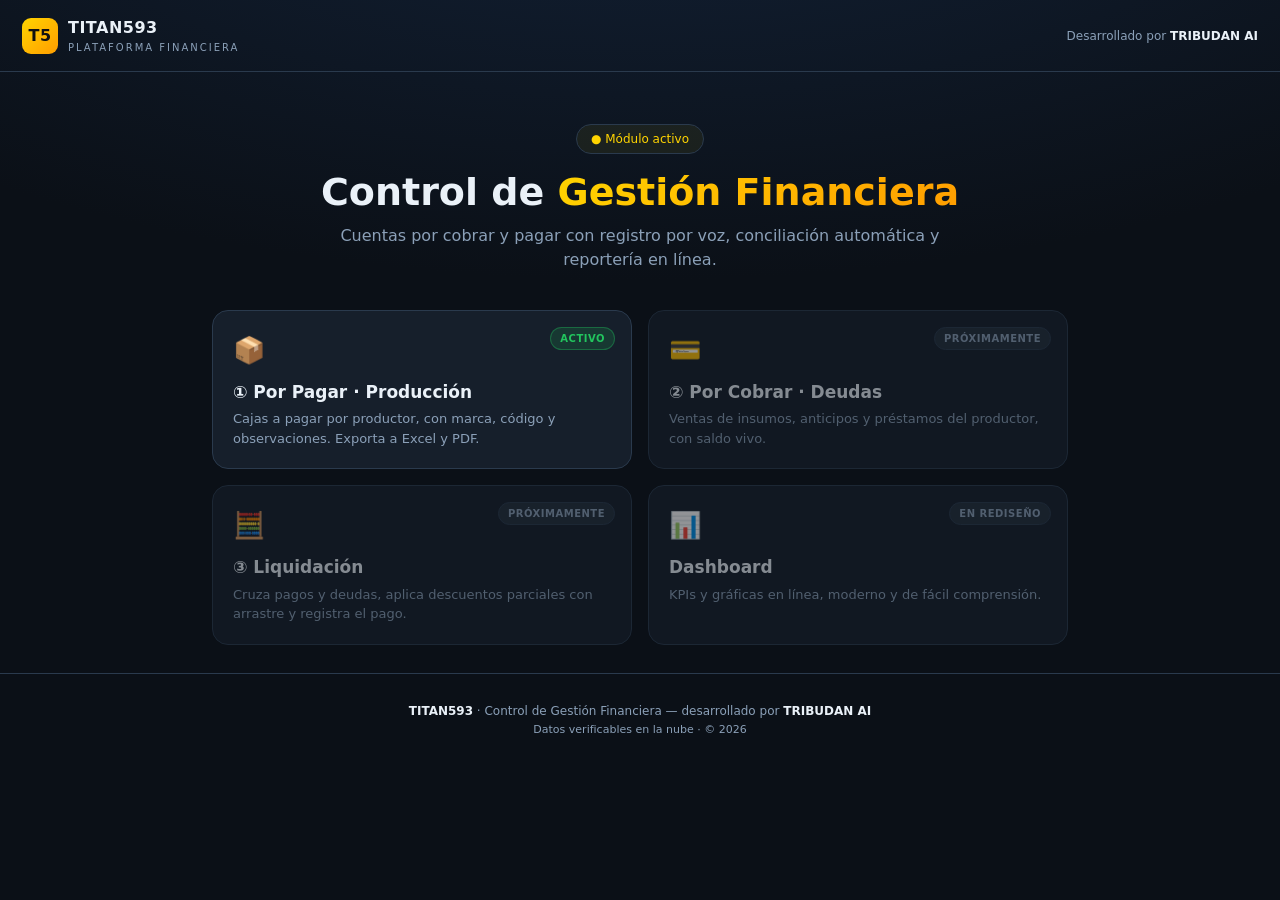
==== index.html @ b2b6fb05 "Add files via upload" ====
<!DOCTYPE html>
<html lang="es"><head><meta charset="UTF-8"><meta name="viewport" content="width=device-width,initial-scale=1">
<title>TITAN593 · Control de Gestión Financiera</title>
<style>
  :root{--bg:#0b1017;--card:#161f2b;--line:#2a3a4d;--txt:#eaf1f8;--muted:#8ba0b8;--accent:#ffd400;--green:#22c55e}
  *{box-sizing:border-box}body{margin:0;font-family:system-ui,Segoe UI,Roboto,sans-serif;background:radial-gradient(1100px 500px at 50% -220px,#13233a,var(--bg));color:var(--txt);line-height:1.5;min-height:100vh}
  .top{display:flex;justify-content:space-between;align-items:center;padding:16px 22px;border-bottom:1px solid var(--line);flex-wrap:wrap;gap:8px}
  .brand{display:flex;align-items:center;gap:10px;font-weight:800;letter-spacing:.5px}
  .logo{width:36px;height:36px;border-radius:9px;background:linear-gradient(135deg,var(--accent),#ff9d00);display:flex;align-items:center;justify-content:center;color:#111;font-weight:900}
  .brand small{display:block;font-weight:500;font-size:10px;color:var(--muted);letter-spacing:2px}
  .by{font-size:12px;color:var(--muted)}.by b{color:var(--txt)}
  .hero{max-width:900px;margin:0 auto;padding:52px 22px 10px;text-align:center}
  .chip{display:inline-block;font-size:12px;color:var(--accent);border:1px solid var(--line);border-radius:20px;padding:5px 14px;margin-bottom:18px;background:rgba(255,212,0,.06)}
  h1{font-size:38px;margin:0 0 10px;line-height:1.1}
  h1 span{background:linear-gradient(135deg,var(--accent),#ff9d00);-webkit-background-clip:text;background-clip:text;color:transparent}
  .sub{color:var(--muted);font-size:16px;max-width:600px;margin:0 auto}
  .grid{max-width:900px;margin:28px auto;padding:0 22px;display:grid;grid-template-columns:1fr 1fr;gap:16px}
  @media(max-width:680px){.grid{grid-template-columns:1fr}h1{font-size:29px}}
  a.mod{display:block;text-decoration:none;color:inherit;background:var(--card);border:1px solid var(--line);border-radius:16px;padding:20px;transition:.15s;position:relative}
  a.mod:hover{border-color:var(--accent);transform:translateY(-2px)}
  a.mod.soon{opacity:.55;pointer-events:none}
  .ic{font-size:26px}.mod h3{margin:10px 0 4px;font-size:17px}.mod p{margin:0;color:var(--muted);font-size:13px}
  .badge{position:absolute;top:16px;right:16px;font-size:10px;font-weight:700;padding:3px 9px;border-radius:20px;text-transform:uppercase;letter-spacing:.5px}
  .b-on{background:rgba(34,197,94,.15);color:var(--green);border:1px solid rgba(34,197,94,.35)}
  .b-soon{background:rgba(139,160,184,.12);color:var(--muted);border:1px solid var(--line)}
  footer{text-align:center;color:var(--muted);font-size:12px;padding:28px 22px 40px;border-top:1px solid var(--line);margin-top:16px}
  footer b{color:var(--txt)}
</style></head><body>
  <div class="top">
    <div class="brand"><div class="logo">T5</div><div>TITAN593<small>PLATAFORMA FINANCIERA</small></div></div>
    <div class="by">Desarrollado por <b>TRIBUDAN AI</b></div>
  </div>
  <div class="hero">
    <div class="chip">● Módulo activo</div>
    <h1>Control de <span>Gestión Financiera</span></h1>
    <p class="sub">Cuentas por cobrar y pagar con registro por voz, conciliación automática y reportería en línea.</p>
  </div>
  <div class="grid">
    <a class="mod" href="por-pagar.html"><span class="badge b-on">Activo</span><div class="ic">📦</div>
      <h3>① Por Pagar · Producción</h3><p>Cajas a pagar por productor, con marca, código y observaciones. Exporta a Excel y PDF.</p></a>
    <a class="mod soon" href="por-cobrar.html"><span class="badge b-soon">Próximamente</span><div class="ic">💳</div>
      <h3>② Por Cobrar · Deudas</h3><p>Ventas de insumos, anticipos y préstamos del productor, con saldo vivo.</p></a>
    <a class="mod soon" href="liquidacion.html"><span class="badge b-soon">Próximamente</span><div class="ic">🧮</div>
      <h3>③ Liquidación</h3><p>Cruza pagos y deudas, aplica descuentos parciales con arrastre y registra el pago.</p></a>
    <a class="mod soon" href="dashboard.html"><span class="badge b-soon">En rediseño</span><div class="ic">📊</div>
      <h3>Dashboard</h3><p>KPIs y gráficas en línea, moderno y de fácil comprensión.</p></a>
  </div>
  <footer><b>TITAN593</b> · Control de Gestión Financiera — desarrollado por <b>TRIBUDAN AI</b><br>
    <span style="font-size:11px">Datos verificables en la nube · © 2026</span></footer>
</body></html>
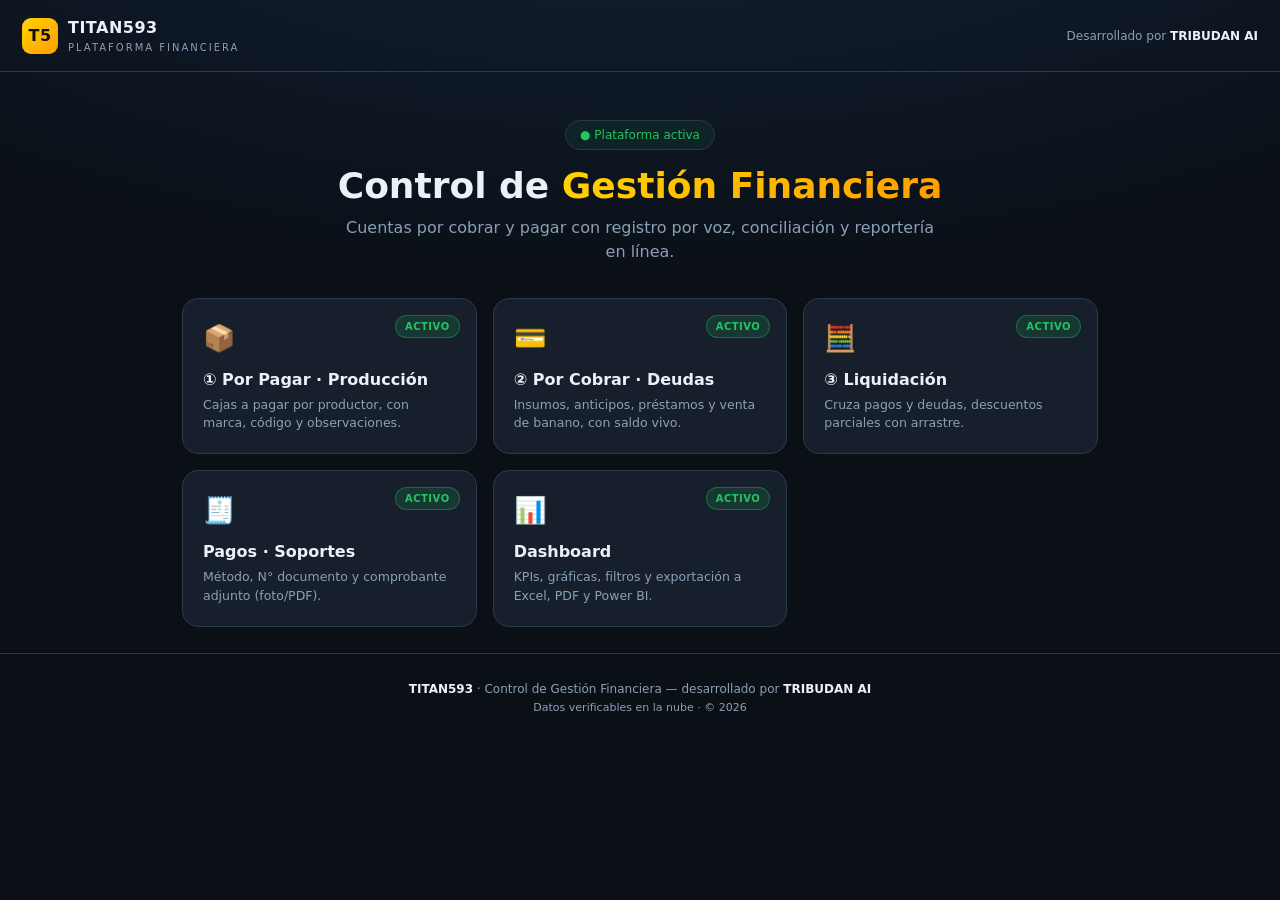
==== commit 4b9b0333: "Add files via upload" ====
--- a/index.html
+++ b/index.html
@@ -9,21 +9,18 @@
   .logo{width:36px;height:36px;border-radius:9px;background:linear-gradient(135deg,var(--accent),#ff9d00);display:flex;align-items:center;justify-content:center;color:#111;font-weight:900}
   .brand small{display:block;font-weight:500;font-size:10px;color:var(--muted);letter-spacing:2px}
   .by{font-size:12px;color:var(--muted)}.by b{color:var(--txt)}
-  .hero{max-width:900px;margin:0 auto;padding:52px 22px 10px;text-align:center}
-  .chip{display:inline-block;font-size:12px;color:var(--accent);border:1px solid var(--line);border-radius:20px;padding:5px 14px;margin-bottom:18px;background:rgba(255,212,0,.06)}
-  h1{font-size:38px;margin:0 0 10px;line-height:1.1}
+  .hero{max-width:900px;margin:0 auto;padding:48px 22px 8px;text-align:center}
+  .chip{display:inline-block;font-size:12px;color:var(--green);border:1px solid var(--line);border-radius:20px;padding:5px 14px;margin-bottom:16px;background:rgba(34,197,94,.08)}
+  h1{font-size:36px;margin:0 0 10px;line-height:1.1}
   h1 span{background:linear-gradient(135deg,var(--accent),#ff9d00);-webkit-background-clip:text;background-clip:text;color:transparent}
   .sub{color:var(--muted);font-size:16px;max-width:600px;margin:0 auto}
-  .grid{max-width:900px;margin:28px auto;padding:0 22px;display:grid;grid-template-columns:1fr 1fr;gap:16px}
-  @media(max-width:680px){.grid{grid-template-columns:1fr}h1{font-size:29px}}
+  .grid{max-width:960px;margin:26px auto;padding:0 22px;display:grid;grid-template-columns:1fr 1fr 1fr;gap:16px}
+  @media(max-width:860px){.grid{grid-template-columns:1fr 1fr}}@media(max-width:560px){.grid{grid-template-columns:1fr}h1{font-size:28px}}
   a.mod{display:block;text-decoration:none;color:inherit;background:var(--card);border:1px solid var(--line);border-radius:16px;padding:20px;transition:.15s;position:relative}
   a.mod:hover{border-color:var(--accent);transform:translateY(-2px)}
-  a.mod.soon{opacity:.55;pointer-events:none}
-  .ic{font-size:26px}.mod h3{margin:10px 0 4px;font-size:17px}.mod p{margin:0;color:var(--muted);font-size:13px}
-  .badge{position:absolute;top:16px;right:16px;font-size:10px;font-weight:700;padding:3px 9px;border-radius:20px;text-transform:uppercase;letter-spacing:.5px}
-  .b-on{background:rgba(34,197,94,.15);color:var(--green);border:1px solid rgba(34,197,94,.35)}
-  .b-soon{background:rgba(139,160,184,.12);color:var(--muted);border:1px solid var(--line)}
-  footer{text-align:center;color:var(--muted);font-size:12px;padding:28px 22px 40px;border-top:1px solid var(--line);margin-top:16px}
+  .ic{font-size:26px}.mod h3{margin:10px 0 4px;font-size:16px}.mod p{margin:0;color:var(--muted);font-size:12.5px}
+  .badge{position:absolute;top:16px;right:16px;font-size:10px;font-weight:700;padding:3px 9px;border-radius:20px;text-transform:uppercase;letter-spacing:.5px;background:rgba(34,197,94,.15);color:var(--green);border:1px solid rgba(34,197,94,.35)}
+  footer{text-align:center;color:var(--muted);font-size:12px;padding:26px 22px 40px;border-top:1px solid var(--line);margin-top:14px}
   footer b{color:var(--txt)}
 </style></head><body>
   <div class="top">
@@ -31,19 +28,21 @@
     <div class="by">Desarrollado por <b>TRIBUDAN AI</b></div>
   </div>
   <div class="hero">
-    <div class="chip">● Módulo activo</div>
+    <div class="chip">● Plataforma activa</div>
     <h1>Control de <span>Gestión Financiera</span></h1>
-    <p class="sub">Cuentas por cobrar y pagar con registro por voz, conciliación automática y reportería en línea.</p>
+    <p class="sub">Cuentas por cobrar y pagar con registro por voz, conciliación y reportería en línea.</p>
   </div>
   <div class="grid">
-    <a class="mod" href="por-pagar.html"><span class="badge b-on">Activo</span><div class="ic">📦</div>
-      <h3>① Por Pagar · Producción</h3><p>Cajas a pagar por productor, con marca, código y observaciones. Exporta a Excel y PDF.</p></a>
-    <a class="mod soon" href="por-cobrar.html"><span class="badge b-soon">Próximamente</span><div class="ic">💳</div>
-      <h3>② Por Cobrar · Deudas</h3><p>Ventas de insumos, anticipos y préstamos del productor, con saldo vivo.</p></a>
-    <a class="mod soon" href="liquidacion.html"><span class="badge b-soon">Próximamente</span><div class="ic">🧮</div>
-      <h3>③ Liquidación</h3><p>Cruza pagos y deudas, aplica descuentos parciales con arrastre y registra el pago.</p></a>
-    <a class="mod soon" href="dashboard.html"><span class="badge b-soon">En rediseño</span><div class="ic">📊</div>
-      <h3>Dashboard</h3><p>KPIs y gráficas en línea, moderno y de fácil comprensión.</p></a>
+    <a class="mod" href="por-pagar.html"><span class="badge">Activo</span><div class="ic">📦</div>
+      <h3>① Por Pagar · Producción</h3><p>Cajas a pagar por productor, con marca, código y observaciones.</p></a>
+    <a class="mod" href="por-cobrar.html"><span class="badge">Activo</span><div class="ic">💳</div>
+      <h3>② Por Cobrar · Deudas</h3><p>Insumos, anticipos, préstamos y venta de banano, con saldo vivo.</p></a>
+    <a class="mod" href="liquidacion.html"><span class="badge">Activo</span><div class="ic">🧮</div>
+      <h3>③ Liquidación</h3><p>Cruza pagos y deudas, descuentos parciales con arrastre.</p></a>
+    <a class="mod" href="pagos.html"><span class="badge">Activo</span><div class="ic">🧾</div>
+      <h3>Pagos · Soportes</h3><p>Método, N° documento y comprobante adjunto (foto/PDF).</p></a>
+    <a class="mod" href="dashboard.html"><span class="badge">Activo</span><div class="ic">📊</div>
+      <h3>Dashboard</h3><p>KPIs, gráficas, filtros y exportación a Excel, PDF y Power BI.</p></a>
   </div>
   <footer><b>TITAN593</b> · Control de Gestión Financiera — desarrollado por <b>TRIBUDAN AI</b><br>
     <span style="font-size:11px">Datos verificables en la nube · © 2026</span></footer>
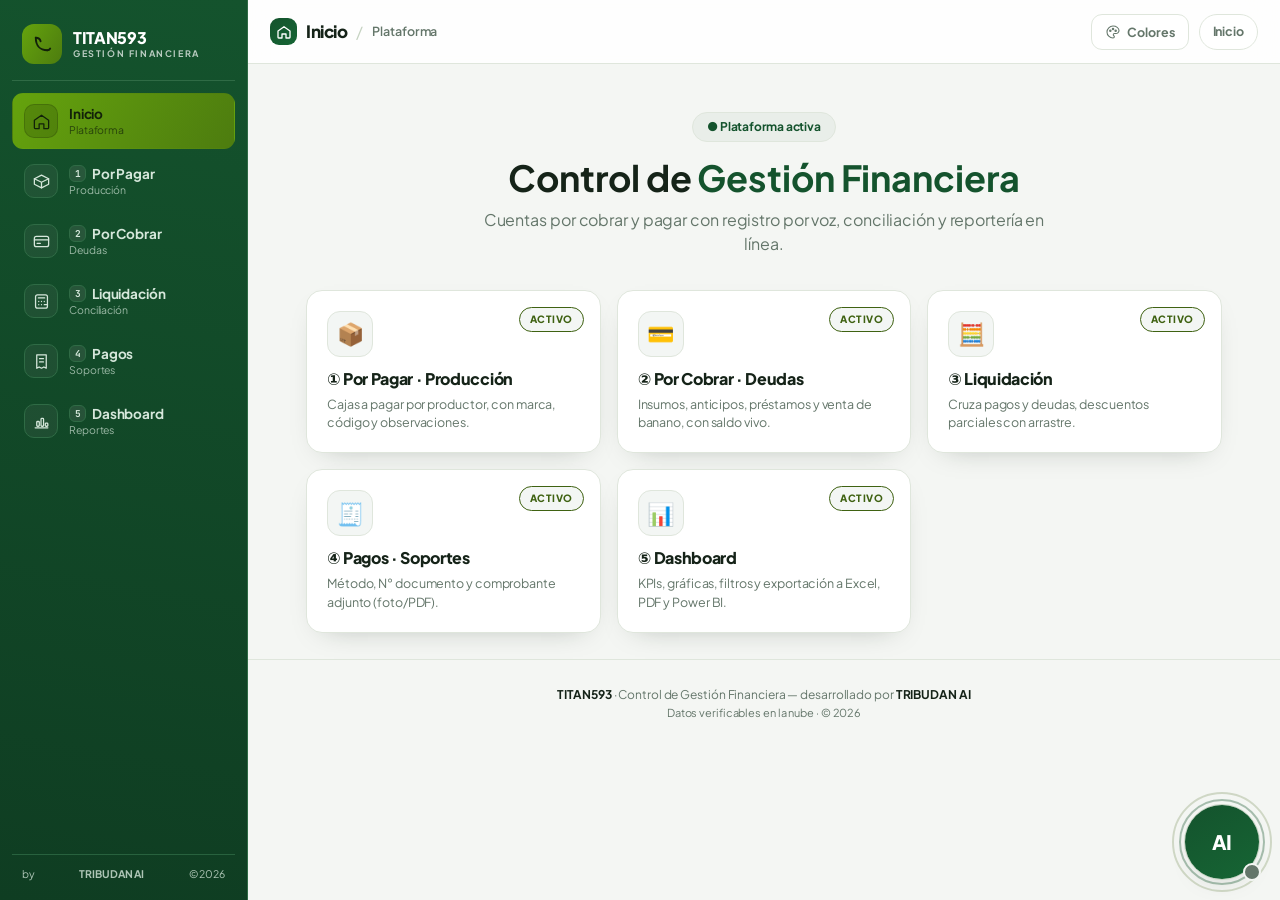
==== commit 6ab66243: "Add files via upload" ====
--- a/index.html
+++ b/index.html
@@ -22,7 +22,9 @@
   .badge{position:absolute;top:16px;right:16px;font-size:10px;font-weight:700;padding:3px 9px;border-radius:20px;text-transform:uppercase;letter-spacing:.5px;background:rgba(34,197,94,.15);color:var(--green);border:1px solid rgba(34,197,94,.35)}
   footer{text-align:center;color:var(--muted);font-size:12px;padding:26px 22px 40px;border-top:1px solid var(--line);margin-top:14px}
   footer b{color:var(--txt)}
-</style></head><body>
+</style>
+<link rel="stylesheet" href="titan-theme.css">
+<script src="titan-nav.js" defer></script></head><body>
   <div class="top">
     <div class="brand"><div class="logo">T5</div><div>TITAN593<small>PLATAFORMA FINANCIERA</small></div></div>
     <div class="by">Desarrollado por <b>TRIBUDAN AI</b></div>
@@ -40,9 +42,9 @@
     <a class="mod" href="liquidacion.html"><span class="badge">Activo</span><div class="ic">🧮</div>
       <h3>③ Liquidación</h3><p>Cruza pagos y deudas, descuentos parciales con arrastre.</p></a>
     <a class="mod" href="pagos.html"><span class="badge">Activo</span><div class="ic">🧾</div>
-      <h3>Pagos · Soportes</h3><p>Método, N° documento y comprobante adjunto (foto/PDF).</p></a>
+      <h3>④ Pagos · Soportes</h3><p>Método, N° documento y comprobante adjunto (foto/PDF).</p></a>
     <a class="mod" href="dashboard.html"><span class="badge">Activo</span><div class="ic">📊</div>
-      <h3>Dashboard</h3><p>KPIs, gráficas, filtros y exportación a Excel, PDF y Power BI.</p></a>
+      <h3>⑤ Dashboard</h3><p>KPIs, gráficas, filtros y exportación a Excel, PDF y Power BI.</p></a>
   </div>
   <footer><b>TITAN593</b> · Control de Gestión Financiera — desarrollado por <b>TRIBUDAN AI</b><br>
     <span style="font-size:11px">Datos verificables en la nube · © 2026</span></footer>
--- a/titan-theme.css
+++ b/titan-theme.css
@@ -0,0 +1,393 @@
+/* ===================================================================
+   TITAN593 · Control de Gestión Financiera — by TRIBUDAN AI
+   Tema visual único + 6 paletas conmutables (botón en la barra superior).
+   Se carga DESPUÉS del <style> de cada página, así que manda.
+   =================================================================== */
+
+@import url('https://fonts.googleapis.com/css2?family=Plus+Jakarta+Sans:wght@400;500;600;700;800&family=JetBrains+Mono:wght@500;700&display=swap');
+
+/* ============ PALETAS ============ */
+/* E · Selva profundo (por defecto) */
+:root,html[data-theme="selva"]{
+  --bg:#F4F6F3; --bg2:#EAEEE7; --card:#FFFFFF; --card2:#F2F5F0;
+  --line:#DFE6DC; --line2:#C6D3C2; --txt:#152318; --muted:#64766A;
+  --accent:#14532D; --accent2:#166534; --on-accent:#FFFFFF;
+  --pos:#3F6212; --neg:#B91C1C; --warn:#B45309;
+  --side-bg:linear-gradient(190deg,#14532D,#0F3D22); --side-txt:#D6E7DB; --side-line:#2F6B45;
+  --side-active:linear-gradient(120deg,#65A30D,#4D7C0F); --side-active-txt:#12210A;
+  --hover:rgba(20,83,45,.05); --ring:rgba(101,163,13,.28);
+  --shadow:0 10px 28px -18px rgba(21,35,24,.35); --glass:rgba(255,255,255,.85);
+}
+/* B · Esmeralda fresco */
+html[data-theme="esmeralda"]{
+  --bg:#F8FAF9; --bg2:#EDF5F1; --card:#FFFFFF; --card2:#F1F8F4;
+  --line:#E3EAE7; --line2:#C7DAD2; --txt:#16241F; --muted:#66807A;
+  --accent:#059669; --accent2:#047857; --on-accent:#FFFFFF;
+  --pos:#047857; --neg:#BE123C; --warn:#B45309;
+  --side-bg:linear-gradient(190deg,#FFFFFF,#F3F9F6); --side-txt:#4C6660; --side-line:#E3EAE7;
+  --side-active:linear-gradient(120deg,#059669,#047857); --side-active-txt:#FFFFFF;
+  --hover:rgba(5,150,105,.06); --ring:rgba(5,150,105,.25);
+  --shadow:0 10px 28px -18px rgba(22,36,31,.28); --glass:rgba(255,255,255,.88);
+}
+/* A · Bosque clásico */
+html[data-theme="bosque"]{
+  --bg:#F7F8F6; --bg2:#EDEFEA; --card:#FFFFFF; --card2:#F3F5F1;
+  --line:#E2E5E0; --line2:#C9CFC6; --txt:#1C2620; --muted:#6B7A6F;
+  --accent:#15803D; --accent2:#166534; --on-accent:#FFFFFF;
+  --pos:#15803D; --neg:#B91C1C; --warn:#B45309;
+  --side-bg:linear-gradient(190deg,#FFFFFF,#F4F6F2); --side-txt:#556154; --side-line:#E2E5E0;
+  --side-active:linear-gradient(120deg,#15803D,#166534); --side-active-txt:#FFFFFF;
+  --hover:rgba(21,128,61,.055); --ring:rgba(21,128,61,.25);
+  --shadow:0 10px 28px -18px rgba(28,38,32,.28); --glass:rgba(255,255,255,.88);
+}
+/* C · Oliva agro */
+html[data-theme="oliva"]{
+  --bg:#F7F6EF; --bg2:#F0EEE0; --card:#FFFEF9; --card2:#F4F7E9;
+  --line:#E6E3D4; --line2:#D0CCB6; --txt:#26251A; --muted:#77755F;
+  --accent:#4D7C0F; --accent2:#3F6212; --on-accent:#FFFFFF;
+  --pos:#3F6212; --neg:#9A3412; --warn:#A16207;
+  --side-bg:linear-gradient(190deg,#FFFEF9,#F4F2E4); --side-txt:#5F5D48; --side-line:#E6E3D4;
+  --side-active:linear-gradient(120deg,#4D7C0F,#3F6212); --side-active-txt:#FFFFFF;
+  --hover:rgba(77,124,15,.06); --ring:rgba(77,124,15,.25);
+  --shadow:0 10px 28px -18px rgba(38,37,26,.28); --glass:rgba(255,254,249,.9);
+}
+/* D · Petróleo elegante */
+html[data-theme="petroleo"]{
+  --bg:#F5F7F7; --bg2:#E9EFEF; --card:#FFFFFF; --card2:#EFF7F6;
+  --line:#DFE6E6; --line2:#C3D2D1; --txt:#172424; --muted:#667878;
+  --accent:#0F766E; --accent2:#115E59; --on-accent:#FFFFFF;
+  --pos:#0F766E; --neg:#C2410C; --warn:#B45309;
+  --side-bg:linear-gradient(190deg,#0F766E,#0C5852); --side-txt:#CFE8E5; --side-line:#237E77;
+  --side-active:linear-gradient(120deg,#5EEAD4,#2DD4BF); --side-active-txt:#0A3B36;
+  --hover:rgba(15,118,110,.06); --ring:rgba(15,118,110,.25);
+  --shadow:0 10px 28px -18px rgba(23,36,36,.3); --glass:rgba(255,255,255,.88);
+}
+/* Banano (oscuro original) */
+html[data-theme="banano"]{
+  --bg:#0B0F14; --bg2:#0E141B; --card:#141A22; --card2:#1B232D;
+  --line:#24303D; --line2:#33445A; --txt:#EAF1F8; --muted:#8CA3B8;
+  --accent:#FFD400; --accent2:#FFA800; --on-accent:#0B0F14;
+  --pos:#A3E635; --neg:#F87171; --warn:#FBBF24;
+  --side-bg:linear-gradient(185deg,#141A22,#0B0F14); --side-txt:#8CA3B8; --side-line:#24303D;
+  --side-active:linear-gradient(120deg,#FFD400,#FFA800); --side-active-txt:#0B0F14;
+  --hover:rgba(255,255,255,.05); --ring:rgba(255,212,0,.3);
+  --shadow:0 10px 30px -12px rgba(0,0,0,.6); --glass:rgba(11,15,20,.78);
+}
+
+/* Cyber banano (magenta + cian, estilo del mockup) */
+html[data-theme="cyber"]{
+  --bg:#0D0221; --bg2:#140727; --card:#1A0B35; --card2:#26193A;
+  --line:#3C2E50; --line2:#5A3E77; --txt:#ECDCFF; --muted:#B49BD8;
+  --accent:#FF4B89; --accent2:#FF80AB; --on-accent:#3F0019;
+  --pos:#00F0FF; --neg:#FFB4AB; --warn:#FFD166;
+  --side-bg:linear-gradient(190deg,#1A0B35,#0D0221); --side-txt:#C9B3E8; --side-line:#3C2E50;
+  --side-active:linear-gradient(120deg,#FF4B89,#FF80AB); --side-active-txt:#3F0019;
+  --hover:rgba(0,240,255,.07); --ring:rgba(255,75,137,.3);
+  --shadow:0 12px 34px -16px rgba(0,0,0,.75); --glass:rgba(13,2,33,.78);
+}
+html[data-theme="cyber"] .tn-h1,html[data-theme="cyber"] .kpi b{text-shadow:0 0 12px rgba(0,240,255,.45)}
+html[data-theme="cyber"] .neto b,html[data-theme="cyber"] .valor b{text-shadow:0 0 12px rgba(0,240,255,.5)}
+html[data-theme="cyber"] .card,html[data-theme="cyber"] .kpi{backdrop-filter:blur(12px)}
+html[data-theme="cyber"] .card:hover{border-color:rgba(0,240,255,.5) !important; box-shadow:0 0 22px rgba(0,240,255,.12)}
+html[data-theme="cyber"] #mic{box-shadow:0 0 34px rgba(255,75,137,.55) !important}
+html[data-theme="cyber"] .tn-logo{box-shadow:0 0 20px rgba(255,75,137,.6)}
+
+:root{--r:14px; --ease:cubic-bezier(.22,1,.36,1)}
+
+/* ============ Base ============ */
+body{
+  font-family:'Plus Jakarta Sans',system-ui,Segoe UI,Roboto,sans-serif !important;
+  background:var(--bg) !important; color:var(--txt) !important; letter-spacing:-.006em;
+}
+::selection{background:var(--ring)}
+*{scrollbar-width:thin;scrollbar-color:var(--line2) transparent}
+*::-webkit-scrollbar{height:10px;width:10px}
+*::-webkit-scrollbar-thumb{background:var(--line2);border-radius:20px}
+*::-webkit-scrollbar-track{background:transparent}
+
+/* ============ Tarjetas ============ */
+.card,.kpi,.modal{
+  background:var(--card) !important; border:1px solid var(--line) !important;
+  border-radius:var(--r) !important; box-shadow:var(--shadow); color:var(--txt);
+  transition:border-color .25s var(--ease), transform .25s var(--ease);
+}
+.card:hover{border-color:var(--line2) !important}
+.card>b:first-child,.card h2{letter-spacing:-.02em; color:var(--txt)}
+
+/* ============ KPIs ============ */
+.kpi{position:relative; overflow:hidden}
+.kpi::before{content:""; position:absolute; left:0; top:0; bottom:0; width:3px; background:var(--accent)}
+.kpi:hover{transform:translateY(-3px); border-color:var(--line2) !important}
+.kpi b{font-family:'JetBrains Mono',monospace; font-weight:700 !important; letter-spacing:-.02em; color:var(--txt)}
+.kpi small{color:var(--muted) !important; font-weight:600}
+
+/* ============ Micrófono ============ */
+#mic{
+  background:linear-gradient(140deg,var(--accent),var(--accent2)) !important; color:var(--on-accent) !important;
+  box-shadow:0 12px 30px -14px var(--accent) !important; border:none !important;
+  transition:transform .18s var(--ease), box-shadow .25s var(--ease);
+}
+#mic:hover{transform:translateY(-2px) scale(1.03)}
+#mic.rec{background:linear-gradient(140deg,#FF5A5A,#DC2626) !important; color:#fff !important}
+
+/* ============ Campos ============ */
+label{color:var(--muted) !important; font-weight:700 !important; font-size:10.5px !important}
+input,select,textarea{
+  background:var(--card2) !important; border:1px solid var(--line) !important;
+  border-radius:10px !important; color:var(--txt) !important; min-height:42px;
+  font-family:inherit; transition:border-color .2s var(--ease), box-shadow .2s var(--ease);
+}
+textarea{min-height:64px}
+input:hover,select:hover,textarea:hover{border-color:var(--line2) !important}
+input:focus,select:focus,textarea:focus{
+  outline:none !important; border-color:var(--accent) !important;
+  box-shadow:0 0 0 3px var(--ring) !important; background:var(--card) !important;
+}
+input[readonly]{color:var(--muted) !important; background:var(--bg2) !important}
+.filled{border-color:var(--accent) !important; box-shadow:0 0 0 2px var(--ring) !important}
+input::placeholder,textarea::placeholder{color:var(--muted); opacity:.7}
+
+/* ============ Botones ============ */
+button.act,.exp-btns button,button{
+  border-radius:11px !important; font-weight:700 !important; min-height:42px;
+  border:1px solid transparent; cursor:pointer; font-family:inherit;
+  transition:transform .16s var(--ease), filter .2s var(--ease);
+}
+button:active{transform:translateY(1px) scale(.99)}
+button:focus-visible{outline:2px solid var(--accent); outline-offset:2px}
+.b-save{background:linear-gradient(135deg,var(--accent),var(--accent2)) !important; color:var(--on-accent) !important;
+  box-shadow:0 10px 24px -14px var(--accent) !important}
+.b-save:hover{filter:brightness(1.08)}
+.b-exp,.b-x{background:var(--pos) !important; color:#fff !important}
+.b-p{background:var(--neg) !important; color:#fff !important}
+.b-clear,.b-mini{background:var(--card2) !important; color:var(--txt) !important; border:1px solid var(--line) !important}
+.b-clear:hover,.b-mini:hover{border-color:var(--accent) !important; color:var(--accent) !important}
+
+/* ============ Exportar (compacto, al final) ============ */
+.exp{background:var(--bg2) !important; border:1px dashed var(--line2) !important; border-radius:12px !important; padding:12px 14px !important}
+.exp b{color:var(--txt)}
+.cols label{
+  background:var(--card) !important; border:1px solid var(--line) !important; border-radius:999px !important;
+  font-size:10.5px !important; font-weight:600 !important; padding:2px 9px !important; min-height:26px;
+  color:var(--muted) !important; transition:all .18s var(--ease);
+}
+.cols label:hover{border-color:var(--accent) !important; color:var(--txt) !important}
+.cols input{accent-color:var(--accent); transform:scale(.85)}
+.cols{gap:5px; margin:6px 0}
+.exp-btns button{min-height:36px !important; font-size:12.5px !important}
+.card:has(.exp){display:flex; flex-direction:column}
+.card:has(.exp) .exp{order:9}
+
+/* ============ Tablas ============ */
+.tbl-wrap{border:1px solid var(--line); border-radius:12px; overflow:auto}
+table{font-size:14px !important; border-collapse:separate !important; border-spacing:0 !important; width:100%}
+thead th{
+  position:sticky; top:0; z-index:2; background:var(--bg2) !important; color:var(--muted) !important;
+  font-size:10.5px !important; font-weight:800 !important; letter-spacing:.06em;
+  padding:12px !important; border-bottom:1px solid var(--line2) !important;
+}
+tbody td{padding:12px !important; border-bottom:1px solid var(--line) !important; color:var(--txt)}
+tbody tr{transition:background .18s var(--ease)}
+tbody tr:hover td{background:var(--hover) !important}
+td.num,th.num{font-family:'JetBrains Mono',monospace; font-weight:500}
+tfoot td{background:var(--bg2) !important; font-weight:800 !important; border-top:2px solid var(--line2) !important}
+.idlink{
+  color:var(--accent) !important; text-decoration:none !important; font-weight:800 !important;
+  font-family:'JetBrains Mono',monospace; padding:2px 6px; border-radius:6px;
+  background:var(--hover); transition:all .18s var(--ease);
+}
+.idlink:hover{background:var(--ring)}
+
+/* ============ Estados ============ */
+.estado,.badge{border-radius:999px !important; font-weight:800 !important; font-size:10px !important;
+  letter-spacing:.05em; padding:4px 10px !important; border:1px solid currentColor}
+.est-pend{color:var(--warn) !important; background:var(--hover)}
+.est-liq{color:var(--pos) !important; background:var(--hover)}
+
+/* ============ Totales ============ */
+.neto,.valor,.saldo,.totales>div{background:var(--card2) !important; border:1px solid var(--line2) !important; border-radius:12px !important; color:var(--txt)}
+.neto b,.valor b{font-family:'JetBrains Mono',monospace; font-weight:700 !important; color:var(--pos) !important}
+.saldo b{font-family:'JetBrains Mono',monospace; color:var(--neg) !important}
+
+/* ============ Voz ============ */
+#transcript{background:var(--card2) !important; border:1px solid var(--line) !important; border-radius:12px !important; color:var(--txt); line-height:1.55}
+#transcript .interim{color:var(--muted) !important; font-style:italic}
+.hint{color:var(--muted) !important}
+.warn{background:var(--bg2) !important; border:1px solid var(--warn) !important; border-radius:12px !important; color:var(--warn) !important}
+
+/* ============ Portada ============ */
+a.mod{
+  background:var(--card) !important; border:1px solid var(--line) !important; border-radius:16px !important;
+  box-shadow:var(--shadow); position:relative; color:var(--txt) !important;
+  transition:transform .28s var(--ease), border-color .28s var(--ease);
+}
+a.mod:hover{transform:translateY(-5px); border-color:var(--accent) !important}
+a.mod .ic{
+  display:inline-flex; align-items:center; justify-content:center; width:46px; height:46px;
+  border-radius:13px; font-size:22px !important; background:var(--hover); border:1px solid var(--line);
+}
+a.mod h3{font-weight:800 !important; letter-spacing:-.02em; color:var(--txt)}
+a.mod p{color:var(--muted) !important}
+.chip{border-radius:999px !important; font-weight:700 !important; background:var(--hover) !important;
+  border:1px solid var(--line) !important; color:var(--accent) !important}
+.badge{background:var(--hover) !important; color:var(--pos) !important; border-color:var(--pos) !important}
+.hero h1{color:var(--txt) !important; background:none !important; -webkit-text-fill-color:currentColor}
+.hero h1 span{color:var(--accent) !important; background:none !important; -webkit-text-fill-color:var(--accent)}
+.sub{color:var(--muted) !important}
+footer{border-top:1px solid var(--line) !important; color:var(--muted) !important}
+footer b{color:var(--txt) !important}
+.logo{background:linear-gradient(140deg,var(--accent),var(--accent2)) !important; color:var(--on-accent) !important}
+
+/* ===================================================================
+   SHELL: menú lateral fijo + barra superior (los inyecta titan-nav.js)
+   =================================================================== */
+body.titan-shell header,body.titan-shell .top{display:none !important}
+body.titan-shell{padding:64px 0 40px 248px !important}
+body.titan-shell .wrap{max-width:1180px; margin:0 auto; padding:20px 22px}
+
+.tn-side{
+  position:fixed; left:0; top:0; bottom:0; width:248px; z-index:80;
+  display:flex; flex-direction:column; padding:16px 12px;
+  background:var(--side-bg); border-right:1px solid var(--side-line);
+}
+.tn-brand{display:flex; align-items:center; gap:11px; padding:8px 10px 16px; text-decoration:none;
+  color:var(--side-txt); border-bottom:1px solid var(--side-line); margin-bottom:12px}
+.tn-logo{width:40px; height:40px; flex:0 0 40px; border-radius:12px; display:grid; place-items:center;
+  background:var(--side-active); color:var(--side-active-txt)}
+.tn-logo svg{width:23px; height:23px}
+.tn-bt{font-weight:800; font-size:16px; letter-spacing:-.02em; line-height:1.1; color:var(--side-txt); filter:brightness(1.25)}
+.tn-bt small{display:block; font-size:9px; font-weight:700; letter-spacing:1.6px; opacity:.7; margin-top:3px; filter:none}
+
+.tn-list{display:flex; flex-direction:column; gap:4px; flex:1; overflow-y:auto}
+.tn-item{display:flex; align-items:center; gap:11px; padding:10px 11px; min-height:48px; border-radius:11px;
+  text-decoration:none; color:var(--side-txt); border:1px solid transparent; transition:all .2s var(--ease)}
+.tn-item:hover{background:rgba(127,127,127,.12); border-color:var(--side-line)}
+.tn-ic{width:34px; height:34px; flex:0 0 34px; border-radius:10px; display:grid; place-items:center;
+  background:rgba(127,127,127,.12); border:1px solid var(--side-line); transition:all .2s var(--ease)}
+.tn-ic svg{width:19px; height:19px}
+.tn-tx{min-width:0; line-height:1.2}
+.tn-tx b{display:flex; align-items:center; gap:6px; font-size:13.5px; font-weight:700; letter-spacing:-.01em}
+.tn-tx small{display:block; font-size:10.5px; opacity:.7; margin-top:2px}
+.tn-n{font-style:normal; font-family:'JetBrains Mono',monospace; font-size:9.5px; font-weight:700;
+  width:17px; height:17px; border-radius:6px; display:grid; place-items:center;
+  background:rgba(127,127,127,.2); border:1px solid var(--side-line)}
+.tn-item.is-active{background:var(--side-active); color:var(--side-active-txt); border-color:transparent}
+.tn-item.is-active .tn-ic{background:rgba(0,0,0,.14); border-color:rgba(0,0,0,.16); color:var(--side-active-txt)}
+.tn-item.is-active .tn-n{background:rgba(0,0,0,.18); border-color:rgba(0,0,0,.2)}
+.tn-item:focus-visible{outline:2px solid var(--accent); outline-offset:2px}
+.tn-foot{border-top:1px solid var(--side-line); margin-top:10px; padding:11px 10px 2px; font-size:10.5px;
+  color:var(--side-txt); opacity:.8; display:flex; justify-content:space-between; align-items:center}
+
+.tn-top{
+  position:fixed; top:0; left:248px; right:0; height:64px; z-index:70;
+  display:flex; align-items:center; gap:10px; padding:0 22px;
+  background:var(--glass); backdrop-filter:blur(16px); -webkit-backdrop-filter:blur(16px);
+  border-bottom:1px solid var(--line);
+}
+.tn-crumb{display:flex; align-items:center; gap:9px; min-width:0; flex:1}
+.tn-badge{width:27px; height:27px; flex:0 0 27px; border-radius:9px; display:grid; place-items:center;
+  font-family:'JetBrains Mono',monospace; font-weight:700; font-size:12.5px;
+  background:linear-gradient(140deg,var(--accent),var(--accent2)); color:var(--on-accent)}
+.tn-badge svg{width:16px; height:16px}
+.tn-h1{font-size:17px; font-weight:800; letter-spacing:-.025em; white-space:nowrap; color:var(--txt)}
+.tn-sep{color:var(--line2)}
+.tn-sub{font-size:12.5px; color:var(--muted); font-weight:600; white-space:nowrap; overflow:hidden; text-overflow:ellipsis}
+.tn-back,.tn-theme{
+  display:inline-flex; align-items:center; gap:6px; min-height:36px; padding:0 13px; border-radius:999px;
+  border:1px solid var(--line); background:var(--card); color:var(--muted); text-decoration:none;
+  font-size:12.5px; font-weight:700; cursor:pointer; white-space:nowrap; transition:all .2s var(--ease);
+}
+.tn-back:hover,.tn-theme:hover{color:var(--accent); border-color:var(--accent)}
+.tn-theme svg{width:16px; height:16px}
+.tn-burger{display:none; width:40px; height:40px; padding:0; border-radius:11px;
+  background:var(--card) !important; border:1px solid var(--line) !important; color:var(--txt) !important}
+.tn-burger svg{width:20px; height:20px}
+.tn-scrim{display:none}
+
+/* --- Selector de paleta --- */
+.tn-pop{
+  position:fixed; top:58px; right:18px; z-index:90; width:236px; padding:8px;
+  background:var(--card); border:1px solid var(--line2); border-radius:14px;
+  box-shadow:0 20px 44px -20px rgba(0,0,0,.45); display:none;
+}
+.tn-pop.on{display:block}
+.tn-pop h4{margin:4px 8px 8px; font-size:10.5px; letter-spacing:.08em; color:var(--muted); text-transform:uppercase}
+.tn-opt{display:flex; align-items:center; gap:9px; width:100%; padding:8px 9px; border-radius:10px;
+  background:transparent !important; border:1px solid transparent !important; color:var(--txt) !important;
+  font-size:13px !important; font-weight:600 !important; text-align:left; min-height:40px !important}
+.tn-opt:hover{background:var(--hover) !important; border-color:var(--line) !important}
+.tn-opt.on{border-color:var(--accent) !important; background:var(--hover) !important}
+.tn-dots{display:flex; gap:3px; flex:0 0 auto}
+.tn-dots i{width:11px; height:11px; border-radius:4px; display:block; border:1px solid rgba(0,0,0,.12)}
+.tn-opt em{margin-left:auto; font-style:normal; font-size:11px; color:var(--accent); font-weight:800}
+
+@media (max-width:900px){
+  body.titan-shell{padding:64px 0 34px 0 !important}
+  .tn-side{transform:translateX(-100%); transition:transform .26s var(--ease); width:270px}
+  body.tn-open .tn-side{transform:none}
+  .tn-top{left:0; padding:0 14px}
+  .tn-burger{display:grid; place-items:center}
+  .tn-back{display:none}
+  .tn-theme span{display:none}
+  .tn-scrim{display:block; position:fixed; inset:0; z-index:75; background:rgba(0,0,0,.5);
+    opacity:0; pointer-events:none; transition:opacity .26s var(--ease)}
+  body.tn-open .tn-scrim{opacity:1; pointer-events:auto}
+  body.titan-shell .wrap{padding:16px 14px}
+  .grid{grid-template-columns:1fr !important}
+}
+
+/* ===================================================================
+   ASISTENTE (avatar flotante que reacciona a la voz)
+   =================================================================== */
+.ta-wrap{position:fixed; right:20px; bottom:20px; z-index:95; display:flex; flex-direction:column;
+  align-items:flex-end; gap:10px; pointer-events:none}
+.ta-bubble{
+  max-width:290px; padding:12px 14px; border-radius:16px 16px 4px 16px; pointer-events:auto;
+  background:var(--card); border:1px solid var(--line2); box-shadow:var(--shadow);
+  font-size:13px; line-height:1.5; color:var(--txt); opacity:0; transform:translateY(8px) scale(.97);
+  transition:opacity .28s var(--ease), transform .28s var(--ease);
+}
+.ta-bubble.on{opacity:1; transform:none}
+.ta-bubble b{color:var(--accent); display:block; font-size:11px; letter-spacing:.06em; text-transform:uppercase; margin-bottom:4px}
+.ta-bubble .ta-eco{color:var(--muted); font-style:italic}
+.ta-av{
+  position:relative; width:76px; height:76px; border-radius:50%; pointer-events:auto; cursor:pointer;
+  display:grid; place-items:center; background:var(--card); border:1px solid var(--line2);
+  box-shadow:var(--shadow); overflow:visible; transition:transform .2s var(--ease);
+}
+.ta-av:hover{transform:scale(1.05)}
+.ta-av img{width:100%; height:100%; border-radius:50%; object-fit:cover; position:relative; z-index:2}
+.ta-fallback{position:relative; z-index:2; width:100%; height:100%; border-radius:50%; display:grid; place-items:center;
+  background:linear-gradient(150deg,var(--accent),var(--accent2)); color:var(--on-accent); font-weight:800; font-size:20px}
+.ta-ring,.ta-ring2{position:absolute; inset:-6px; border-radius:50%; border:2px solid var(--accent); opacity:.35}
+.ta-ring2{inset:-13px; border-color:var(--pos); opacity:.2}
+.ta-wrap.listening .ta-ring{animation:taPing 1.4s var(--ease) infinite}
+.ta-wrap.listening .ta-ring2{animation:taPing 1.4s var(--ease) .35s infinite}
+.ta-wrap.talking .ta-av{animation:taBob .8s var(--ease) infinite}
+@keyframes taPing{0%{transform:scale(.94);opacity:.5}70%{transform:scale(1.28);opacity:0}100%{opacity:0}}
+@keyframes taBob{0%,100%{transform:translateY(0)}50%{transform:translateY(-4px)}}
+.ta-dot{position:absolute; right:-2px; bottom:-2px; z-index:3; width:18px; height:18px; border-radius:50%;
+  border:2px solid var(--bg); background:var(--muted)}
+.ta-wrap.listening .ta-dot{background:var(--neg); animation:taBlink 1s infinite}
+.ta-wrap.talking .ta-dot{background:var(--pos)}
+@keyframes taBlink{50%{opacity:.35}}
+.ta-mute{
+  pointer-events:auto; cursor:pointer; align-self:flex-end; min-height:0 !important;
+  padding:3px 9px !important; border-radius:999px !important; font-size:10.5px !important;
+  background:var(--card) !important; color:var(--muted) !important; border:1px solid var(--line) !important;
+}
+.ta-mute:hover{color:var(--accent) !important; border-color:var(--accent) !important}
+.ta-mute{opacity:0; transition:opacity .2s var(--ease)}
+.ta-wrap:hover .ta-mute,.ta-wrap:focus-within .ta-mute{opacity:1}
+@media (max-width:900px){
+  .ta-wrap{right:12px; bottom:80px}
+  .ta-av{width:60px; height:60px}
+  .ta-bubble{max-width:220px; font-size:12.5px}
+}
+
+@keyframes titanIn{from{opacity:0;transform:translateY(10px)}to{opacity:1;transform:none}}
+.card,.kpi,a.mod{animation:titanIn .45s var(--ease) both}
+.card:nth-of-type(2),.kpi:nth-of-type(2),a.mod:nth-of-type(2){animation-delay:.05s}
+.card:nth-of-type(3),.kpi:nth-of-type(3),a.mod:nth-of-type(3){animation-delay:.1s}
+.card:nth-of-type(4),.kpi:nth-of-type(4),a.mod:nth-of-type(4){animation-delay:.15s}
+@media (prefers-reduced-motion:reduce){*{animation:none !important; transition:none !important}}
